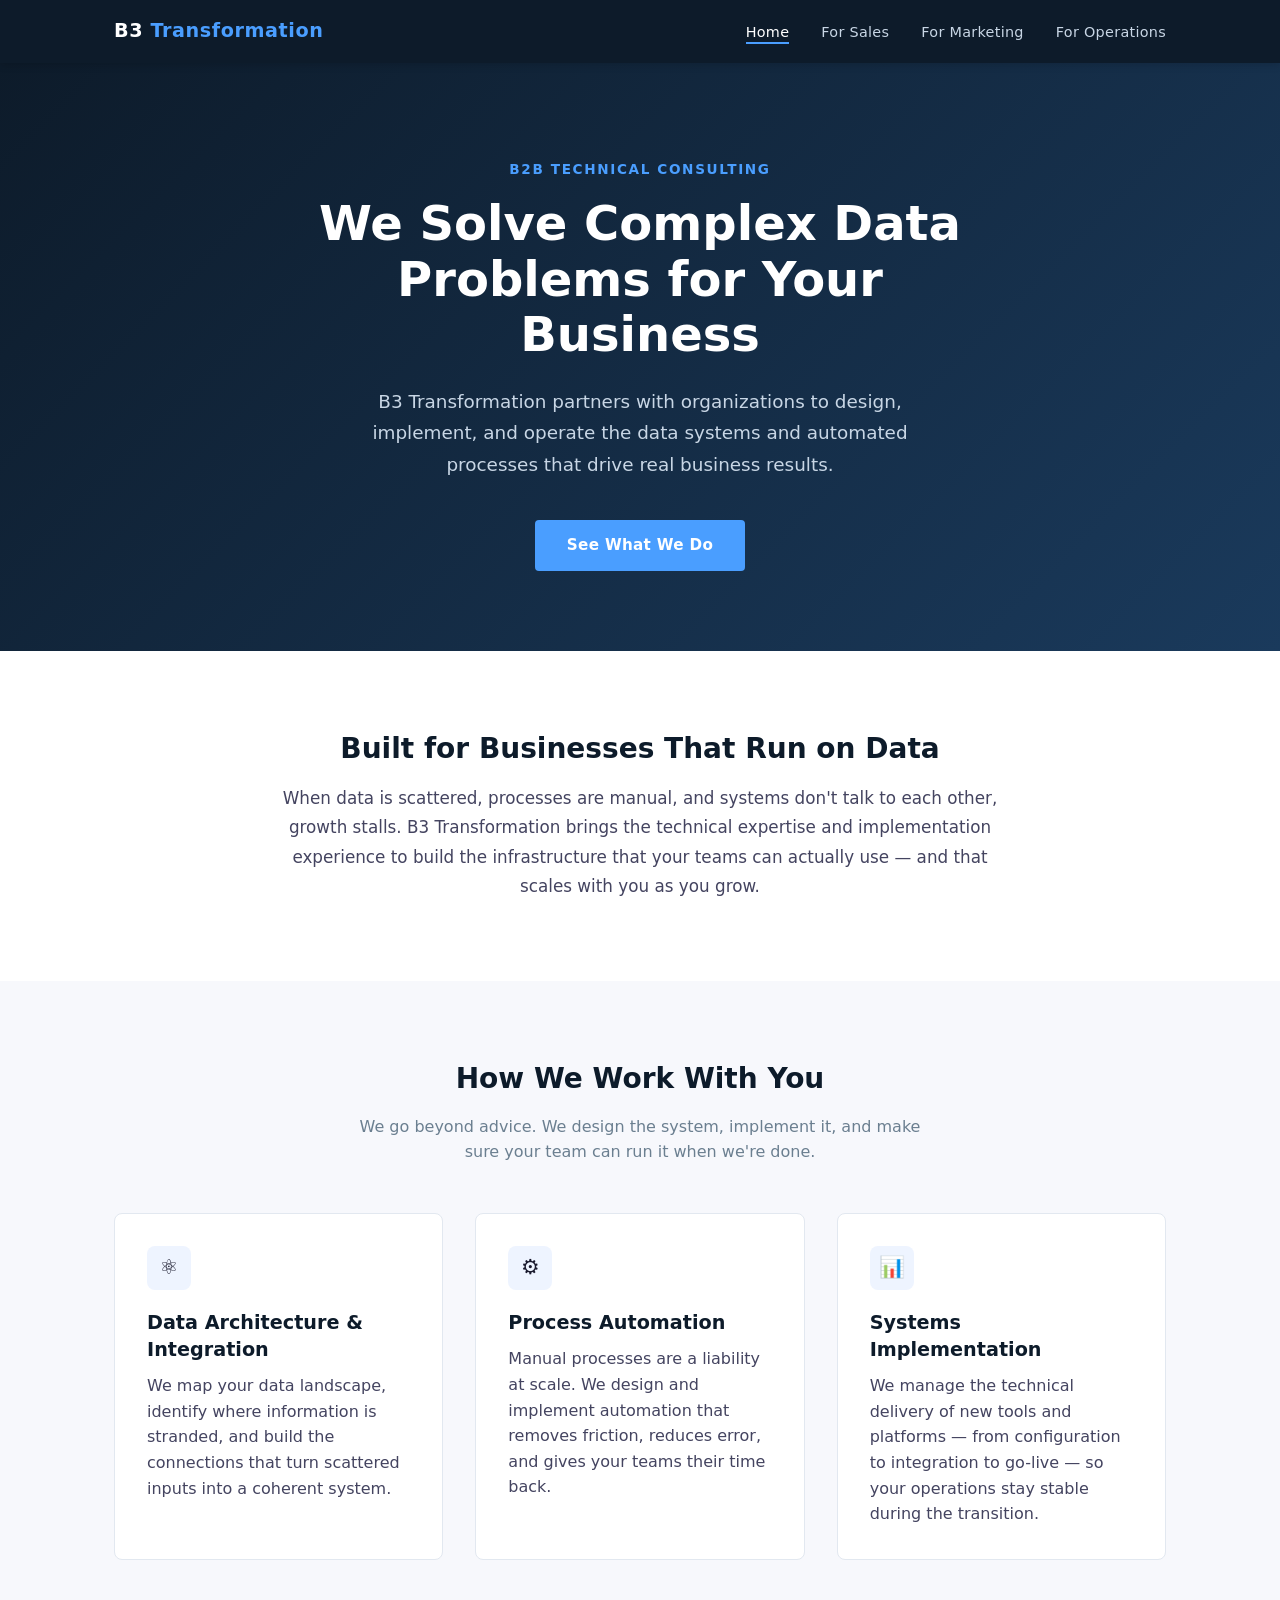
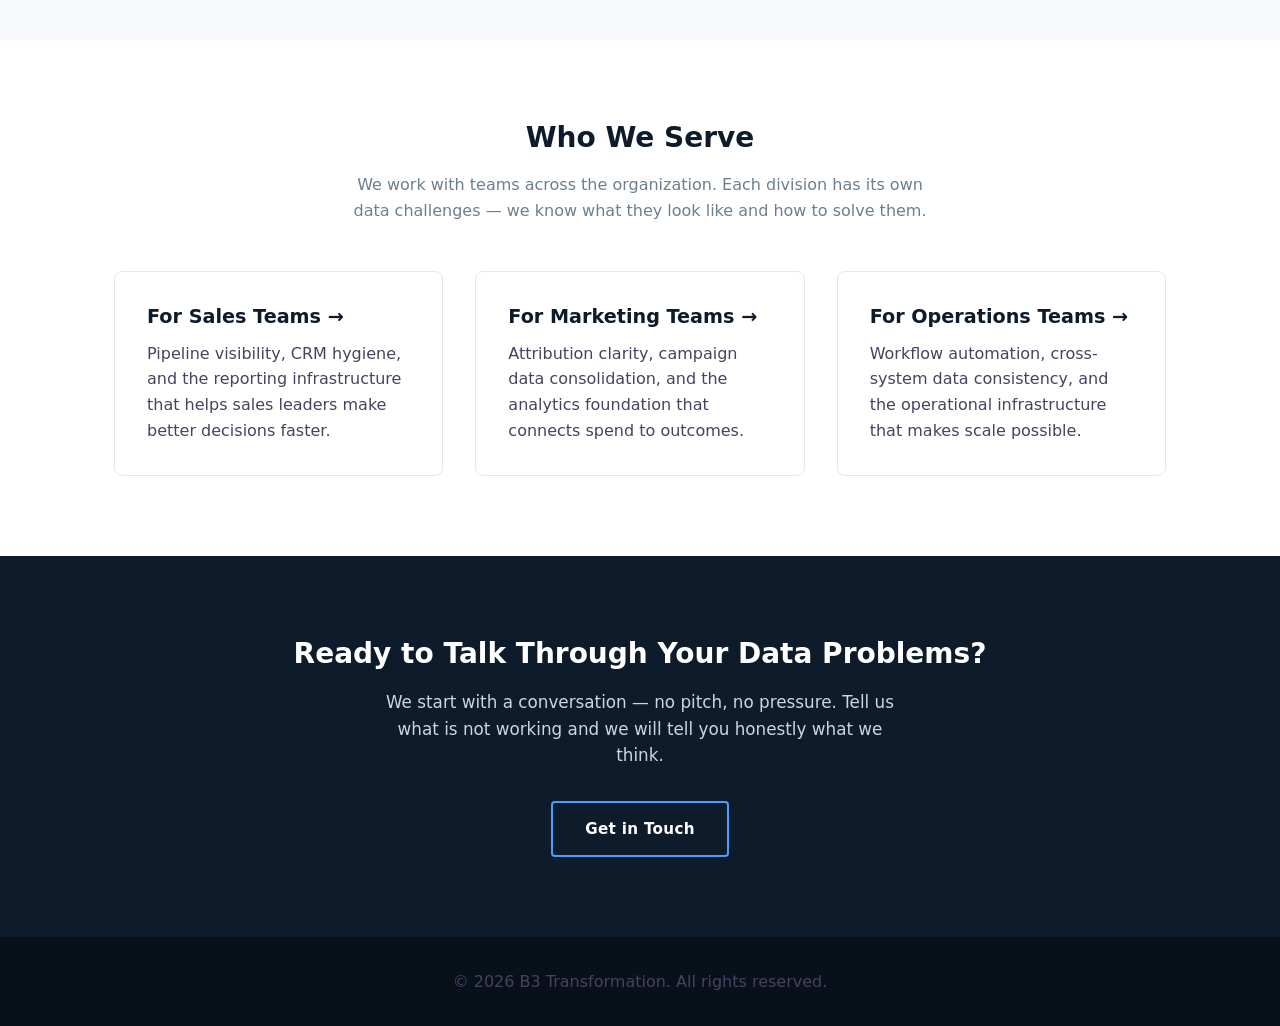
==== index.html @ c44d4311 "Add home page (index.html)" ====
<!DOCTYPE html>
<html lang="en">
<head>
  <meta charset="UTF-8" />
  <meta name="viewport" content="width=device-width, initial-scale=1.0" />
  <title>B3 Transformation — Data Systems & Technical Consulting</title>
  <link rel="stylesheet" href="css/style.css" />
</head>
<body>

  <!-- Navigation -->
  <nav class="nav" role="navigation" aria-label="Main navigation">
    <div class="nav__inner">
      <a href="index.html" class="nav__brand">B3 <span>Transformation</span></a>
      <ul class="nav__links">
        <li><a href="index.html" class="active">Home</a></li>
        <li><a href="for-sales.html">For Sales</a></li>
        <li><a href="for-marketing.html">For Marketing</a></li>
        <li><a href="for-operations.html">For Operations</a></li>
      </ul>
    </div>
  </nav>

  <!-- Hero -->
  <section class="hero">
    <div class="container">
      <p class="hero__eyebrow">B2B Technical Consulting</p>
      <h1 class="hero__headline">We Solve Complex Data Problems for Your Business</h1>
      <p class="hero__sub">
        B3 Transformation partners with organizations to design, implement, and operate
        the data systems and automated processes that drive real business results.
      </p>
      <a href="#what-we-do" class="btn btn--primary">See What We Do</a>
    </div>
  </section>

  <!-- Intro -->
  <section class="section" id="what-we-do">
    <div class="container">
      <div class="intro">
        <h2>Built for Businesses That Run on Data</h2>
        <p>
          When data is scattered, processes are manual, and systems don't talk to each other,
          growth stalls. B3 Transformation brings the technical expertise and implementation
          experience to build the infrastructure that your teams can actually use — and
          that scales with you as you grow.
        </p>
      </div>
    </div>
  </section>

  <!-- What We Do — Cards -->
  <section class="section section--alt">
    <div class="container">
      <h2 class="section-heading">How We Work With You</h2>
      <p class="section-subhead">
        We go beyond advice. We design the system, implement it, and make sure your team
        can run it when we're done.
      </p>

      <div class="cards">
        <div class="card">
          <div class="card__icon">&#9883;</div>
          <h3>Data Architecture &amp; Integration</h3>
          <p>
            We map your data landscape, identify where information is stranded, and build
            the connections that turn scattered inputs into a coherent system.
          </p>
        </div>

        <div class="card">
          <div class="card__icon">&#9881;</div>
          <h3>Process Automation</h3>
          <p>
            Manual processes are a liability at scale. We design and implement automation
            that removes friction, reduces error, and gives your teams their time back.
          </p>
        </div>

        <div class="card">
          <div class="card__icon">&#128202;</div>
          <h3>Systems Implementation</h3>
          <p>
            We manage the technical delivery of new tools and platforms — from configuration
            to integration to go-live — so your operations stay stable during the transition.
          </p>
        </div>
      </div>
    </div>
  </section>

  <!-- Who We Serve -->
  <section class="section">
    <div class="container">
      <h2 class="section-heading">Who We Serve</h2>
      <p class="section-subhead">
        We work with teams across the organization. Each division has its own data challenges —
        we know what they look like and how to solve them.
      </p>

      <div class="cards">
        <div class="card">
          <h3><a href="for-sales.html">For Sales Teams &rarr;</a></h3>
          <p>
            Pipeline visibility, CRM hygiene, and the reporting infrastructure that helps
            sales leaders make better decisions faster.
          </p>
        </div>

        <div class="card">
          <h3><a href="for-marketing.html">For Marketing Teams &rarr;</a></h3>
          <p>
            Attribution clarity, campaign data consolidation, and the analytics foundation
            that connects spend to outcomes.
          </p>
        </div>

        <div class="card">
          <h3><a href="for-operations.html">For Operations Teams &rarr;</a></h3>
          <p>
            Workflow automation, cross-system data consistency, and the operational
            infrastructure that makes scale possible.
          </p>
        </div>
      </div>
    </div>
  </section>

  <!-- CTA -->
  <section class="section cta">
    <div class="container">
      <h2>Ready to Talk Through Your Data Problems?</h2>
      <p>
        We start with a conversation — no pitch, no pressure. Tell us what is not working
        and we will tell you honestly what we think.
      </p>
      <a href="mailto:hello@b3transformation.com" class="btn btn--outline">Get in Touch</a>
    </div>
  </section>

  <!-- Footer -->
  <footer class="footer">
    <p>&copy; 2026 B3 Transformation. All rights reserved.</p>
  </footer>

</body>
</html>
---- css/style.css ----
/* ============================================================
   B3 Transformation — Base Stylesheet
   Clean, professional, mobile-responsive
   ============================================================ */

/* --- Reset & Base ----------------------------------------- */
*, *::before, *::after {
  box-sizing: border-box;
  margin: 0;
  padding: 0;
}

html {
  font-size: 16px;
  scroll-behavior: smooth;
}

body {
  font-family: 'Segoe UI', system-ui, -apple-system, sans-serif;
  color: #1a1a2e;
  background: #ffffff;
  line-height: 1.6;
}

img {
  max-width: 100%;
  display: block;
}

a {
  color: inherit;
  text-decoration: none;
}

/* --- Typography ------------------------------------------- */
h1 { font-size: 2.5rem; font-weight: 700; line-height: 1.2; }
h2 { font-size: 1.75rem; font-weight: 600; line-height: 1.3; }
h3 { font-size: 1.2rem;  font-weight: 600; line-height: 1.4; }
p  { font-size: 1rem;    color: #444460; }

/* --- Layout Utilities ------------------------------------- */
.container {
  max-width: 1100px;
  margin: 0 auto;
  padding: 0 1.5rem;
}

.section {
  padding: 5rem 0;
}

.section--alt {
  background: #f7f8fc;
}

/* --- Navigation ------------------------------------------- */
.nav {
  background: #0d1b2a;
  position: sticky;
  top: 0;
  z-index: 100;
  box-shadow: 0 2px 8px rgba(0,0,0,0.15);
}

.nav__inner {
  display: flex;
  align-items: center;
  justify-content: space-between;
  padding: 1rem 1.5rem;
  max-width: 1100px;
  margin: 0 auto;
}

.nav__brand {
  font-size: 1.2rem;
  font-weight: 700;
  color: #ffffff;
  letter-spacing: 0.03em;
}

.nav__brand span {
  color: #4a9eff;
}

.nav__links {
  display: flex;
  gap: 2rem;
  list-style: none;
}

.nav__links a {
  color: #c8d6e5;
  font-size: 0.9rem;
  font-weight: 500;
  letter-spacing: 0.02em;
  transition: color 0.2s;
  padding-bottom: 2px;
  border-bottom: 2px solid transparent;
}

.nav__links a:hover {
  color: #ffffff;
}

.nav__links a.active {
  color: #ffffff;
  border-bottom-color: #4a9eff;
}

/* --- Hero ------------------------------------------------- */
.hero {
  background: linear-gradient(135deg, #0d1b2a 0%, #1a3a5c 100%);
  color: #ffffff;
  padding: 6rem 0 5rem;
  text-align: center;
}

.hero__eyebrow {
  font-size: 0.85rem;
  font-weight: 600;
  letter-spacing: 0.12em;
  text-transform: uppercase;
  color: #4a9eff;
  margin-bottom: 1rem;
}

.hero__headline {
  font-size: 3rem;
  font-weight: 700;
  line-height: 1.15;
  max-width: 720px;
  margin: 0 auto 1.5rem;
}

.hero__sub {
  font-size: 1.15rem;
  color: #c8d6e5;
  max-width: 560px;
  margin: 0 auto 2.5rem;
  line-height: 1.7;
}

/* Sub-page hero (smaller) */
.hero--sub {
  padding: 4rem 0 3.5rem;
}

.hero--sub .hero__headline {
  font-size: 2.25rem;
}

/* --- Buttons ---------------------------------------------- */
.btn {
  display: inline-block;
  padding: 0.85rem 2rem;
  border-radius: 4px;
  font-size: 0.95rem;
  font-weight: 600;
  letter-spacing: 0.02em;
  cursor: pointer;
  transition: background 0.2s, transform 0.1s;
}

.btn:active {
  transform: translateY(1px);
}

.btn--primary {
  background: #4a9eff;
  color: #ffffff;
}

.btn--primary:hover {
  background: #2e88ef;
}

.btn--outline {
  background: transparent;
  color: #ffffff;
  border: 2px solid #4a9eff;
}

.btn--outline:hover {
  background: #4a9eff;
}

/* --- Intro Section ---------------------------------------- */
.intro {
  text-align: center;
  max-width: 720px;
  margin: 0 auto;
}

.intro h2 {
  margin-bottom: 1rem;
  color: #0d1b2a;
}

.intro p {
  font-size: 1.05rem;
  line-height: 1.75;
}

/* --- Cards Grid ------------------------------------------- */
.cards {
  display: grid;
  grid-template-columns: repeat(auto-fit, minmax(280px, 1fr));
  gap: 2rem;
  margin-top: 3rem;
}

.card {
  background: #ffffff;
  border: 1px solid #e2e8f0;
  border-radius: 8px;
  padding: 2rem;
  transition: box-shadow 0.2s;
}

.card:hover {
  box-shadow: 0 4px 20px rgba(0,0,0,0.08);
}

.card__icon {
  width: 44px;
  height: 44px;
  background: #eef4ff;
  border-radius: 8px;
  display: flex;
  align-items: center;
  justify-content: center;
  margin-bottom: 1.25rem;
  font-size: 1.3rem;
}

.card h3 {
  margin-bottom: 0.6rem;
  color: #0d1b2a;
}

/* --- CTA Section ------------------------------------------ */
.cta {
  text-align: center;
  background: #0d1b2a;
  color: #ffffff;
}

.cta h2 {
  margin-bottom: 1rem;
  color: #ffffff;
}

.cta p {
  color: #c8d6e5;
  max-width: 520px;
  margin: 0 auto 2rem;
  font-size: 1.05rem;
}

/* --- Footer ----------------------------------------------- */
.footer {
  background: #08111a;
  color: #6b7f90;
  text-align: center;
  padding: 2rem 1.5rem;
  font-size: 0.875rem;
}

.footer a {
  color: #4a9eff;
}

.footer a:hover {
  text-decoration: underline;
}

/* --- Section Heading helper ------------------------------- */
.section-heading {
  text-align: center;
  margin-bottom: 1rem;
  color: #0d1b2a;
}

.section-subhead {
  text-align: center;
  max-width: 580px;
  margin: 0 auto 3rem;
  color: #6b7f90;
  font-size: 1rem;
}

/* --- Audience badge (sub-pages) --------------------------- */
.audience-badge {
  display: inline-block;
  background: rgba(74,158,255,0.15);
  color: #4a9eff;
  font-size: 0.8rem;
  font-weight: 600;
  letter-spacing: 0.1em;
  text-transform: uppercase;
  padding: 0.3rem 0.8rem;
  border-radius: 20px;
  margin-bottom: 1rem;
}

/* --- Mobile ------------------------------------------------ */
@media (max-width: 768px) {
  h1                   { font-size: 2rem; }
  .hero__headline      { font-size: 2rem; }
  .hero--sub .hero__headline { font-size: 1.75rem; }
  h2                   { font-size: 1.5rem; }

  .nav__links {
    gap: 1.2rem;
  }

  .nav__links a {
    font-size: 0.82rem;
  }

  .section {
    padding: 3.5rem 0;
  }
}

@media (max-width: 540px) {
  .nav__inner {
    flex-direction: column;
    gap: 0.75rem;
    text-align: center;
  }

  .nav__links {
    flex-wrap: wrap;
    justify-content: center;
    gap: 0.75rem 1.2rem;
  }
}
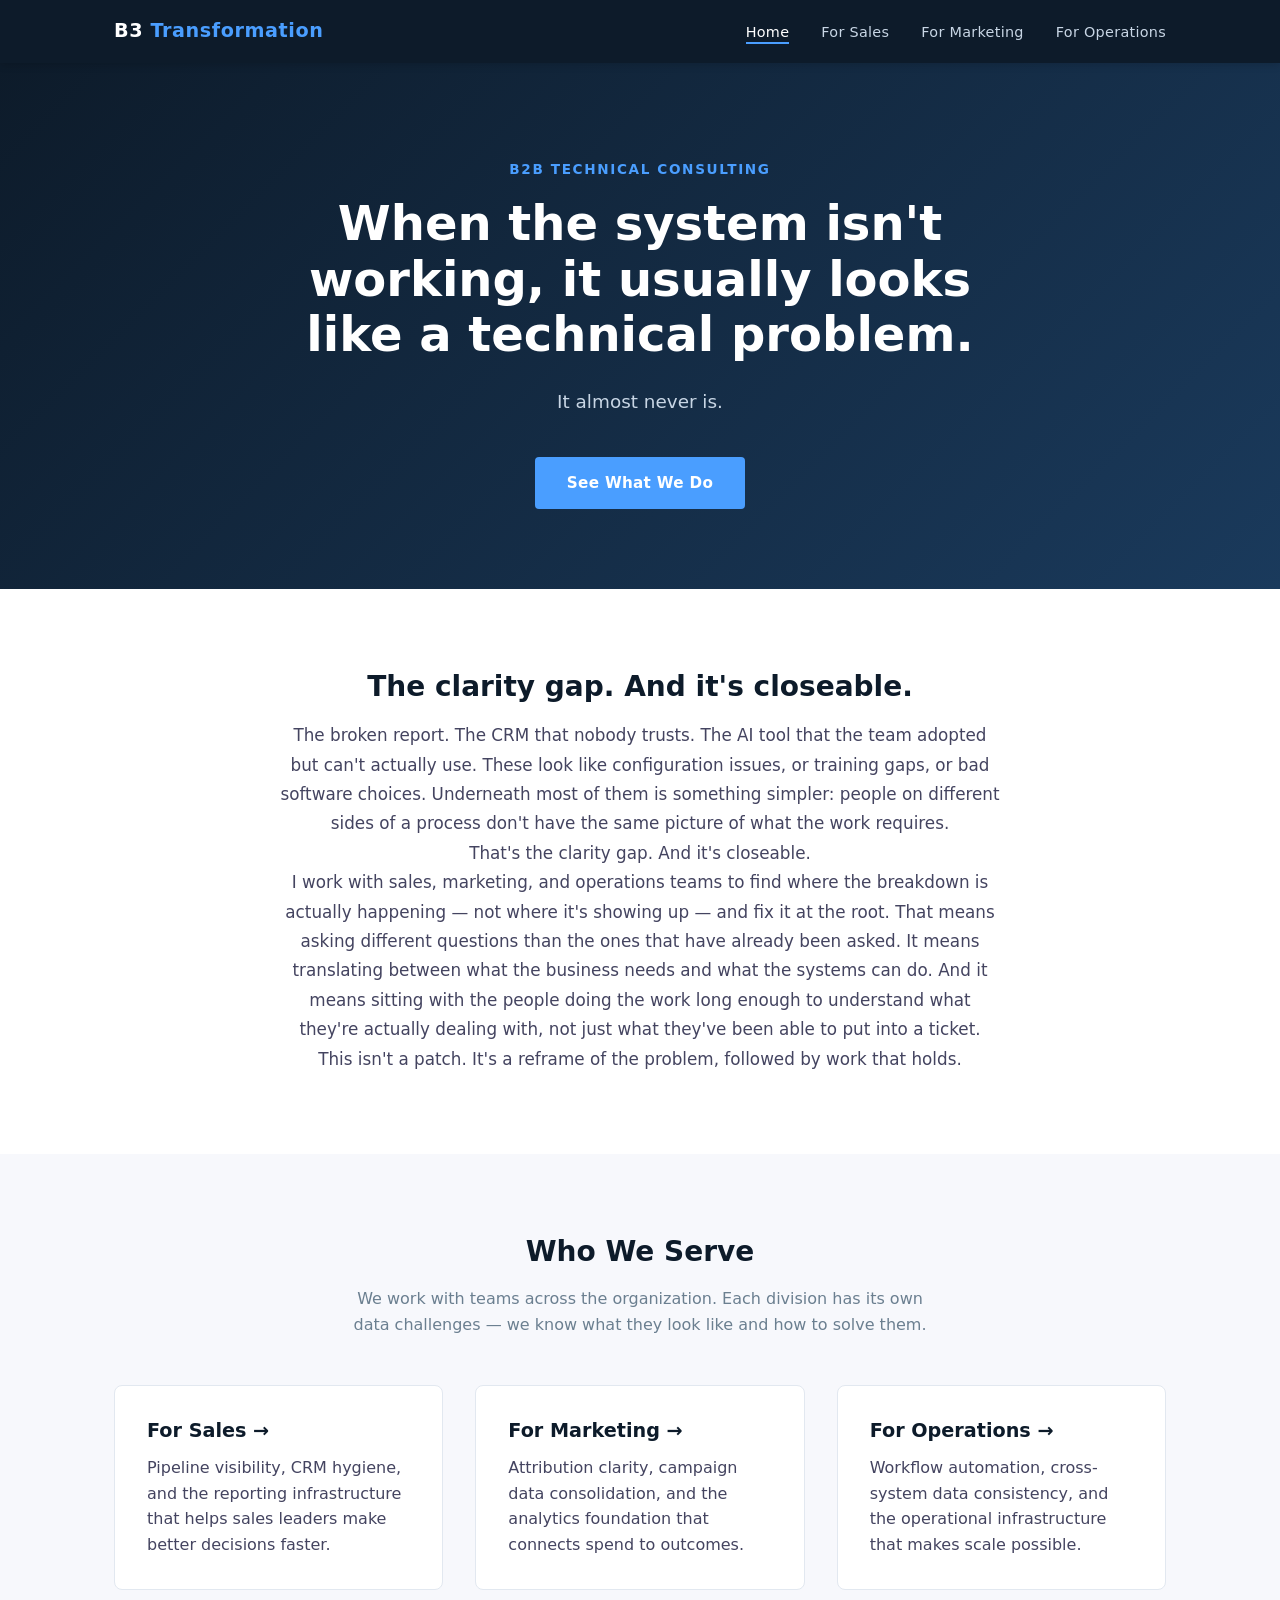
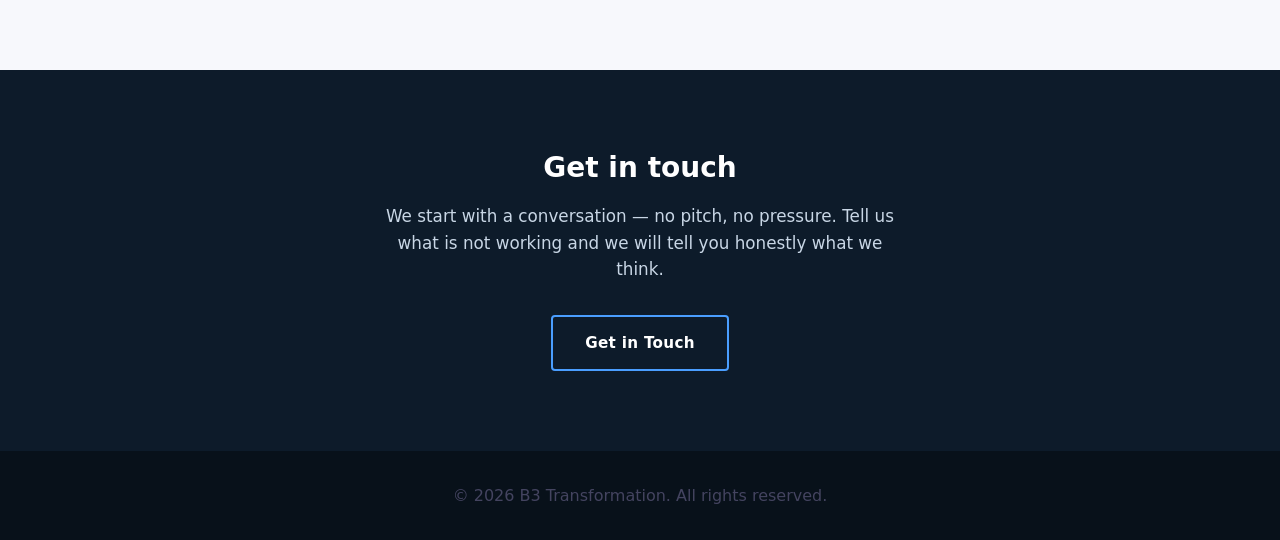
==== commit 9d0c866a: "Replace placeholder copy on home page with final copy" ====
--- a/index.html
+++ b/index.html
@@ -1,147 +1,112 @@
-<!DOCTYPE html>
-<html lang="en">
-<head>
-  <meta charset="UTF-8" />
-  <meta name="viewport" content="width=device-width, initial-scale=1.0" />
-  <title>B3 Transformation — Data Systems & Technical Consulting</title>
-  <link rel="stylesheet" href="css/style.css" />
-</head>
-<body>
-
-  <!-- Navigation -->
-  <nav class="nav" role="navigation" aria-label="Main navigation">
-    <div class="nav__inner">
-      <a href="index.html" class="nav__brand">B3 <span>Transformation</span></a>
-      <ul class="nav__links">
-        <li><a href="index.html" class="active">Home</a></li>
-        <li><a href="for-sales.html">For Sales</a></li>
-        <li><a href="for-marketing.html">For Marketing</a></li>
-        <li><a href="for-operations.html">For Operations</a></li>
-      </ul>
-    </div>
-  </nav>
-
-  <!-- Hero -->
-  <section class="hero">
-    <div class="container">
-      <p class="hero__eyebrow">B2B Technical Consulting</p>
-      <h1 class="hero__headline">We Solve Complex Data Problems for Your Business</h1>
-      <p class="hero__sub">
-        B3 Transformation partners with organizations to design, implement, and operate
-        the data systems and automated processes that drive real business results.
-      </p>
-      <a href="#what-we-do" class="btn btn--primary">See What We Do</a>
-    </div>
-  </section>
-
-  <!-- Intro -->
-  <section class="section" id="what-we-do">
-    <div class="container">
-      <div class="intro">
-        <h2>Built for Businesses That Run on Data</h2>
-        <p>
-          When data is scattered, processes are manual, and systems don't talk to each other,
-          growth stalls. B3 Transformation brings the technical expertise and implementation
-          experience to build the infrastructure that your teams can actually use — and
-          that scales with you as you grow.
-        </p>
-      </div>
-    </div>
-  </section>
-
-  <!-- What We Do — Cards -->
-  <section class="section section--alt">
-    <div class="container">
-      <h2 class="section-heading">How We Work With You</h2>
-      <p class="section-subhead">
-        We go beyond advice. We design the system, implement it, and make sure your team
-        can run it when we're done.
-      </p>
-
-      <div class="cards">
-        <div class="card">
-          <div class="card__icon">&#9883;</div>
-          <h3>Data Architecture &amp; Integration</h3>
-          <p>
-            We map your data landscape, identify where information is stranded, and build
-            the connections that turn scattered inputs into a coherent system.
-          </p>
-        </div>
-
-        <div class="card">
-          <div class="card__icon">&#9881;</div>
-          <h3>Process Automation</h3>
-          <p>
-            Manual processes are a liability at scale. We design and implement automation
-            that removes friction, reduces error, and gives your teams their time back.
-          </p>
-        </div>
-
-        <div class="card">
-          <div class="card__icon">&#128202;</div>
-          <h3>Systems Implementation</h3>
-          <p>
-            We manage the technical delivery of new tools and platforms — from configuration
-            to integration to go-live — so your operations stay stable during the transition.
-          </p>
-        </div>
-      </div>
-    </div>
-  </section>
-
-  <!-- Who We Serve -->
-  <section class="section">
-    <div class="container">
-      <h2 class="section-heading">Who We Serve</h2>
-      <p class="section-subhead">
-        We work with teams across the organization. Each division has its own data challenges —
-        we know what they look like and how to solve them.
-      </p>
-
-      <div class="cards">
-        <div class="card">
-          <h3><a href="for-sales.html">For Sales Teams &rarr;</a></h3>
-          <p>
-            Pipeline visibility, CRM hygiene, and the reporting infrastructure that helps
-            sales leaders make better decisions faster.
-          </p>
-        </div>
-
-        <div class="card">
-          <h3><a href="for-marketing.html">For Marketing Teams &rarr;</a></h3>
-          <p>
-            Attribution clarity, campaign data consolidation, and the analytics foundation
-            that connects spend to outcomes.
-          </p>
-        </div>
-
-        <div class="card">
-          <h3><a href="for-operations.html">For Operations Teams &rarr;</a></h3>
-          <p>
-            Workflow automation, cross-system data consistency, and the operational
-            infrastructure that makes scale possible.
-          </p>
-        </div>
-      </div>
-    </div>
-  </section>
-
-  <!-- CTA -->
-  <section class="section cta">
-    <div class="container">
-      <h2>Ready to Talk Through Your Data Problems?</h2>
-      <p>
-        We start with a conversation — no pitch, no pressure. Tell us what is not working
-        and we will tell you honestly what we think.
-      </p>
-      <a href="mailto:hello@b3transformation.com" class="btn btn--outline">Get in Touch</a>
-    </div>
-  </section>
-
-  <!-- Footer -->
-  <footer class="footer">
-    <p>&copy; 2026 B3 Transformation. All rights reserved.</p>
-  </footer>
-
-</body>
-</html>
+<!DOCTYPE html>
+<html lang="en">
+<head>
+  <meta charset="UTF-8" />
+  <meta name="viewport" content="width=device-width, initial-scale=1.0" />
+  <title>B3 Transformation — Data Systems &amp; Technical Consulting</title>
+  <link rel="stylesheet" href="css/style.css" />
+</head>
+<body>
+
+  <!-- Navigation -->
+  <nav class="nav" role="navigation" aria-label="Main navigation">
+    <div class="nav__inner">
+      <a href="index.html" class="nav__brand">B3 <span>Transformation</span></a>
+      <ul class="nav__links">
+        <li><a href="index.html" class="active">Home</a></li>
+        <li><a href="for-sales.html">For Sales</a></li>
+        <li><a href="for-marketing.html">For Marketing</a></li>
+        <li><a href="for-operations.html">For Operations</a></li>
+      </ul>
+    </div>
+  </nav>
+
+  <!-- Hero -->
+  <section class="hero">
+    <div class="container">
+      <p class="hero__eyebrow">B2B Technical Consulting</p>
+      <h1 class="hero__headline">When the system isn't working, it usually looks like a technical problem.</h1>
+      <p class="hero__sub">
+        It almost never is.
+      </p>
+      <a href="#what-we-do" class="btn btn--primary">See What We Do</a>
+    </div>
+  </section>
+
+  <!-- Intro -->
+  <section class="section" id="what-we-do">
+    <div class="container">
+      <div class="intro">
+        <h2>The clarity gap. And it's closeable.</h2>
+        <p>
+          The broken report. The CRM that nobody trusts. The AI tool that the team adopted but can't actually use. These look like configuration issues, or training gaps, or bad software choices. Underneath most of them is something simpler: people on different sides of a process don't have the same picture of what the work requires.
+        </p>
+        <p>
+          That's the clarity gap. And it's closeable.
+        </p>
+        <p>
+          I work with sales, marketing, and operations teams to find where the breakdown is actually happening — not where it's showing up — and fix it at the root. That means asking different questions than the ones that have already been asked. It means translating between what the business needs and what the systems can do. And it means sitting with the people doing the work long enough to understand what they're actually dealing with, not just what they've been able to put into a ticket.
+        </p>
+        <p>
+          This isn't a patch. It's a reframe of the problem, followed by work that holds.
+        </p>
+      </div>
+    </div>
+  </section>
+
+  <!-- Who We Serve -->
+  <section class="section section--alt">
+    <div class="container">
+      <h2 class="section-heading">Who We Serve</h2>
+      <p class="section-subhead">
+        We work with teams across the organization. Each division has its own data challenges —
+        we know what they look like and how to solve them.
+      </p>
+
+      <div class="cards">
+        <div class="card">
+          <h3><a href="for-sales.html">For Sales &rarr;</a></h3>
+          <p>
+            Pipeline visibility, CRM hygiene, and the reporting infrastructure that helps
+            sales leaders make better decisions faster.
+          </p>
+        </div>
+
+        <div class="card">
+          <h3><a href="for-marketing.html">For Marketing &rarr;</a></h3>
+          <p>
+            Attribution clarity, campaign data consolidation, and the analytics foundation
+            that connects spend to outcomes.
+          </p>
+        </div>
+
+        <div class="card">
+          <h3><a href="for-operations.html">For Operations &rarr;</a></h3>
+          <p>
+            Workflow automation, cross-system data consistency, and the operational
+            infrastructure that makes scale possible.
+          </p>
+        </div>
+      </div>
+    </div>
+  </section>
+
+  <!-- CTA -->
+  <section class="section cta">
+    <div class="container">
+      <h2>Get in touch</h2>
+      <p>
+        We start with a conversation — no pitch, no pressure. Tell us what is not working
+        and we will tell you honestly what we think.
+      </p>
+      <a href="mailto:hello@b3transformation.com" class="btn btn--outline">Get in Touch</a>
+    </div>
+  </section>
+
+  <!-- Footer -->
+  <footer class="footer">
+    <p>&copy; 2026 B3 Transformation. All rights reserved.</p>
+  </footer>
+
+</body>
+</html>
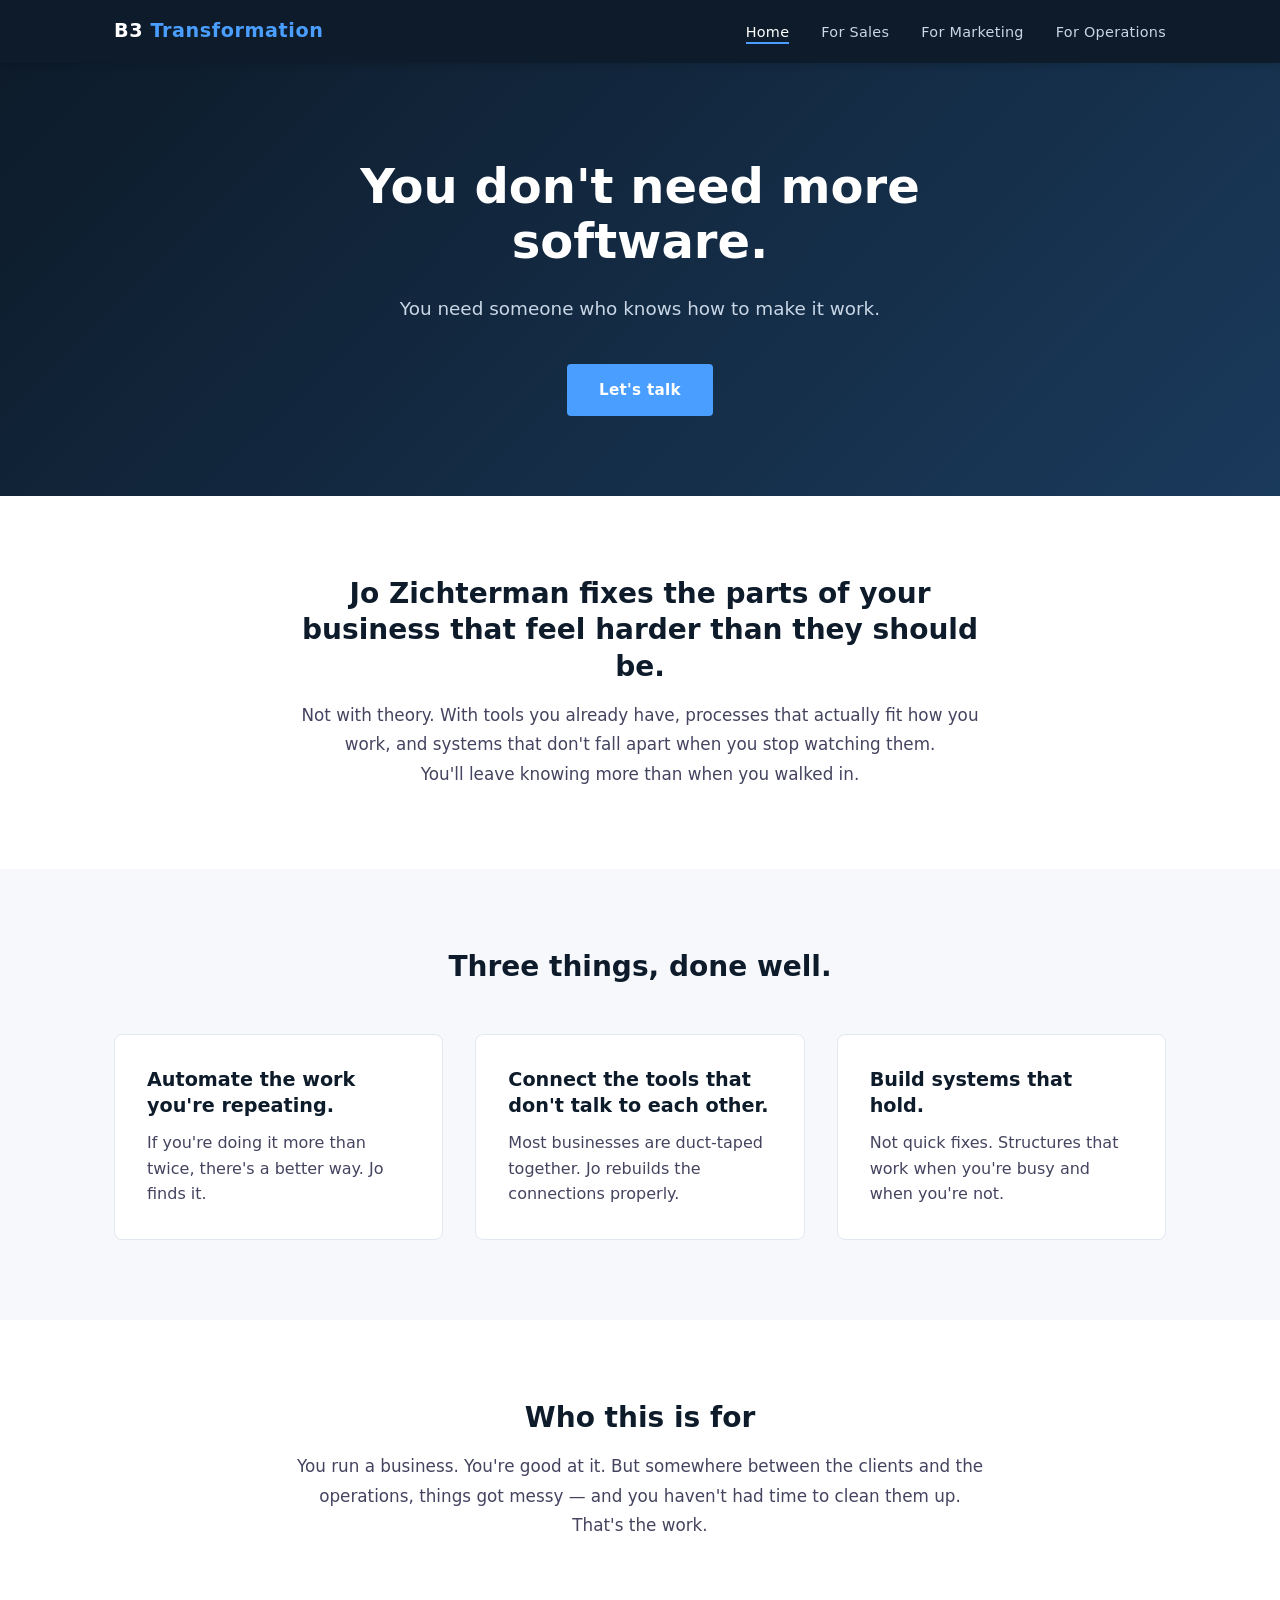
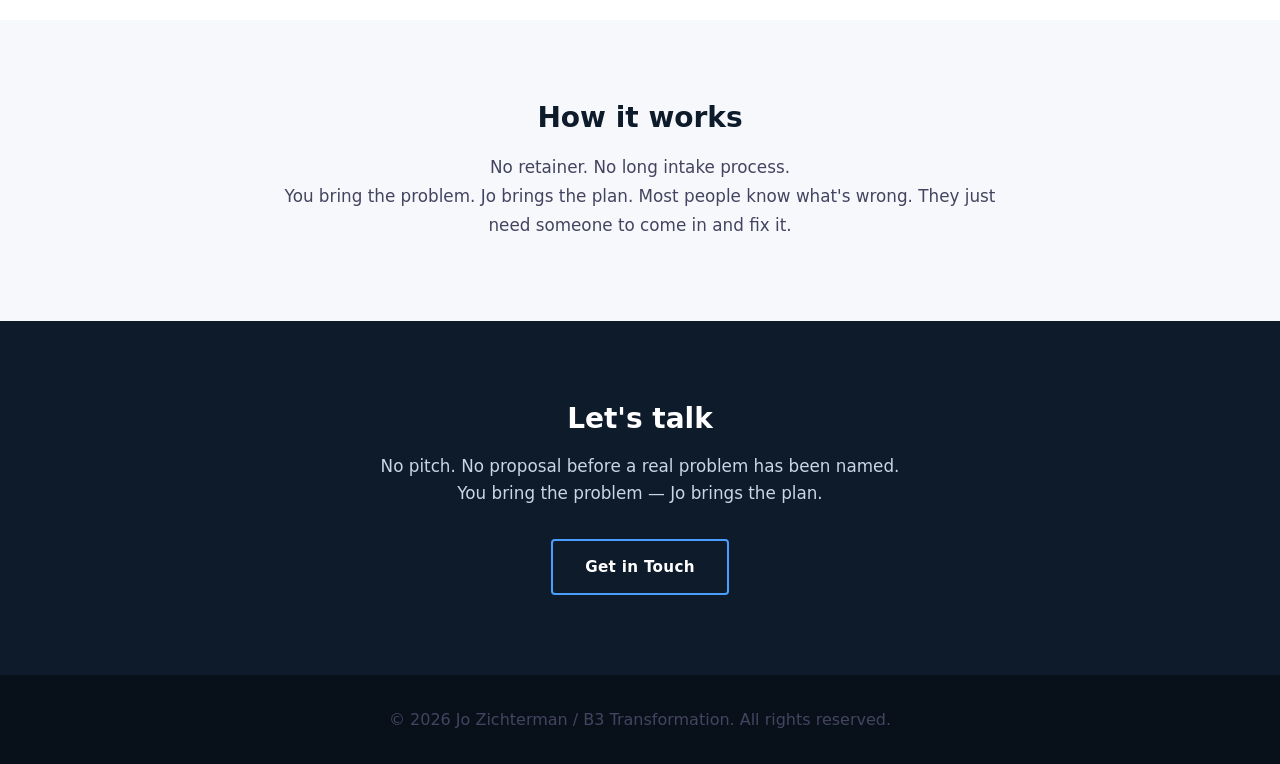
==== commit 4c5a5068: "Rewrite homepage copy — first-person voice, Mark/Messaging Division edits" ====
--- a/index.html
+++ b/index.html
@@ -3,7 +3,7 @@
 <head>
   <meta charset="UTF-8" />
   <meta name="viewport" content="width=device-width, initial-scale=1.0" />
-  <title>B3 Transformation — Data Systems &amp; Technical Consulting</title>
+  <title>B3 Transformation — Jo Zichterman</title>
   <link rel="stylesheet" href="css/style.css" />
 </head>
 <body>
@@ -24,80 +24,79 @@
   <!-- Hero -->
   <section class="hero">
     <div class="container">
-      <p class="hero__eyebrow">B2B Technical Consulting</p>
-      <h1 class="hero__headline">When the system isn't working, it usually looks like a technical problem.</h1>
-      <p class="hero__sub">
-        It almost never is.
-      </p>
-      <a href="#what-we-do" class="btn btn--primary">See What We Do</a>
+      <h1 class="hero__headline">You don't need more software.</h1>
+      <p class="hero__sub">You need someone who knows how to make it work.</p>
+      <a href="#contact" class="btn btn--primary">Let's talk</a>
     </div>
   </section>
 
-  <!-- Intro -->
-  <section class="section" id="what-we-do">
+  <!-- About -->
+  <section class="section" id="about">
     <div class="container">
       <div class="intro">
-        <h2>The clarity gap. And it's closeable.</h2>
+        <h2>Jo Zichterman fixes the parts of your business that feel harder than they should be.</h2>
         <p>
-          The broken report. The CRM that nobody trusts. The AI tool that the team adopted but can't actually use. These look like configuration issues, or training gaps, or bad software choices. Underneath most of them is something simpler: people on different sides of a process don't have the same picture of what the work requires.
+          Not with theory. With tools you already have, processes that actually fit how you work, and systems that don't fall apart when you stop watching them.
         </p>
-        <p>
-          That's the clarity gap. And it's closeable.
-        </p>
-        <p>
-          I work with sales, marketing, and operations teams to find where the breakdown is actually happening — not where it's showing up — and fix it at the root. That means asking different questions than the ones that have already been asked. It means translating between what the business needs and what the systems can do. And it means sitting with the people doing the work long enough to understand what they're actually dealing with, not just what they've been able to put into a ticket.
-        </p>
-        <p>
-          This isn't a patch. It's a reframe of the problem, followed by work that holds.
-        </p>
+        <p>You'll leave knowing more than when you walked in.</p>
       </div>
     </div>
   </section>
 
-  <!-- Who We Serve -->
-  <section class="section section--alt">
+  <!-- What Jo Does -->
+  <section class="section section--alt" id="what-jo-does">
     <div class="container">
-      <h2 class="section-heading">Who We Serve</h2>
-      <p class="section-subhead">
-        We work with teams across the organization. Each division has its own data challenges —
-        we know what they look like and how to solve them.
-      </p>
+      <h2 class="section-heading">Three things, done well.</h2>
 
       <div class="cards">
         <div class="card">
-          <h3><a href="for-sales.html">For Sales &rarr;</a></h3>
-          <p>
-            Pipeline visibility, CRM hygiene, and the reporting infrastructure that helps
-            sales leaders make better decisions faster.
-          </p>
+          <h3>Automate the work you're repeating.</h3>
+          <p>If you're doing it more than twice, there's a better way. Jo finds it.</p>
         </div>
 
         <div class="card">
-          <h3><a href="for-marketing.html">For Marketing &rarr;</a></h3>
-          <p>
-            Attribution clarity, campaign data consolidation, and the analytics foundation
-            that connects spend to outcomes.
-          </p>
+          <h3>Connect the tools that don't talk to each other.</h3>
+          <p>Most businesses are duct-taped together. Jo rebuilds the connections properly.</p>
         </div>
 
         <div class="card">
-          <h3><a href="for-operations.html">For Operations &rarr;</a></h3>
-          <p>
-            Workflow automation, cross-system data consistency, and the operational
-            infrastructure that makes scale possible.
-          </p>
+          <h3>Build systems that hold.</h3>
+          <p>Not quick fixes. Structures that work when you're busy and when you're not.</p>
         </div>
       </div>
     </div>
   </section>
 
+  <!-- Who This Is For -->
+  <section class="section" id="who-this-is-for">
+    <div class="container">
+      <div class="intro">
+        <h2>Who this is for</h2>
+        <p>
+          You run a business. You're good at it. But somewhere between the clients and the operations, things got messy — and you haven't had time to clean them up.
+        </p>
+        <p>That's the work.</p>
+      </div>
+    </div>
+  </section>
+
+  <!-- How It Works -->
+  <section class="section section--alt" id="how-it-works">
+    <div class="container">
+      <div class="intro">
+        <h2>How it works</h2>
+        <p>No retainer. No long intake process.</p>
+        <p>You bring the problem. Jo brings the plan. Most people know what's wrong. They just need someone to come in and fix it.</p>
+      </div>
+    </div>
+  </section>
+
   <!-- CTA -->
-  <section class="section cta">
+  <section class="section cta" id="contact">
     <div class="container">
-      <h2>Get in touch</h2>
+      <h2>Let's talk</h2>
       <p>
-        We start with a conversation — no pitch, no pressure. Tell us what is not working
-        and we will tell you honestly what we think.
+        No pitch. No proposal before a real problem has been named. You bring the problem — Jo brings the plan.
       </p>
       <a href="mailto:hello@b3transformation.com" class="btn btn--outline">Get in Touch</a>
     </div>
@@ -105,7 +104,7 @@
 
   <!-- Footer -->
   <footer class="footer">
-    <p>&copy; 2026 B3 Transformation. All rights reserved.</p>
+    <p>&copy; 2026 Jo Zichterman / B3 Transformation. All rights reserved.</p>
   </footer>
 
 </body>
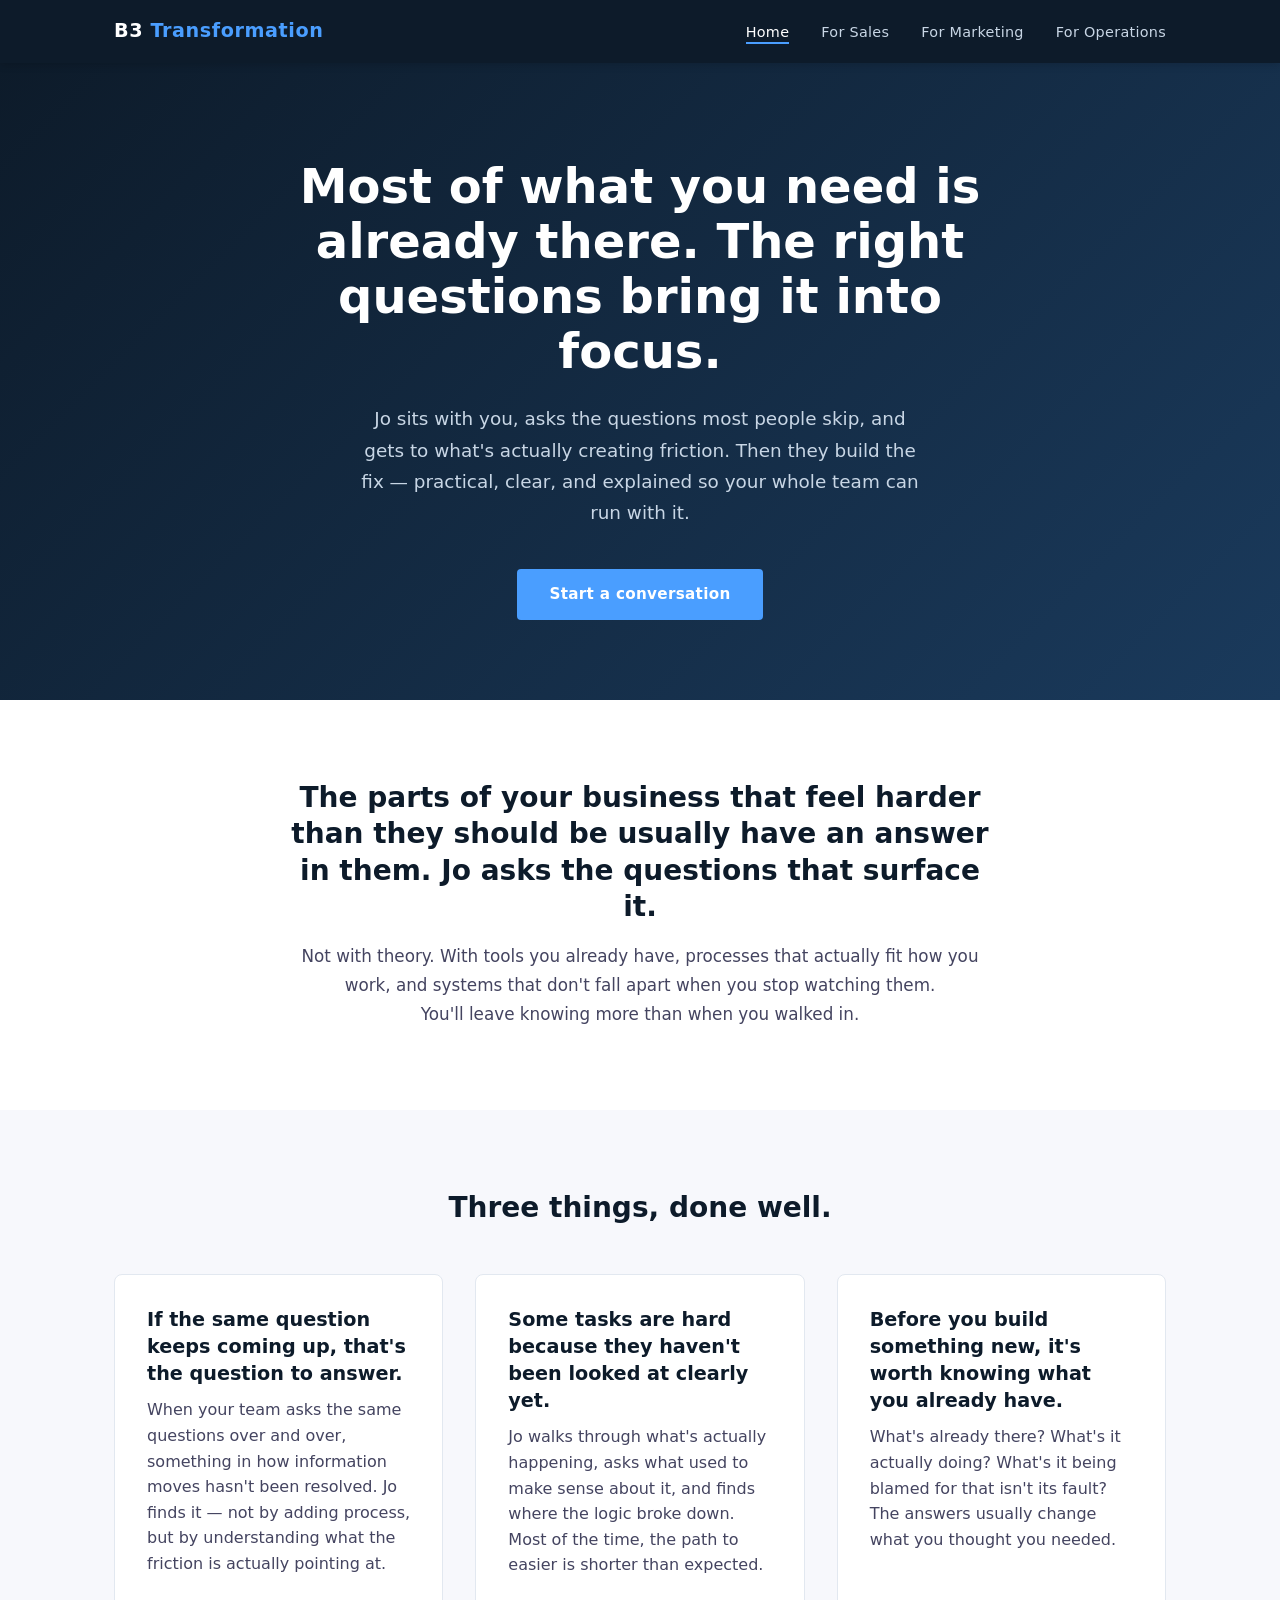
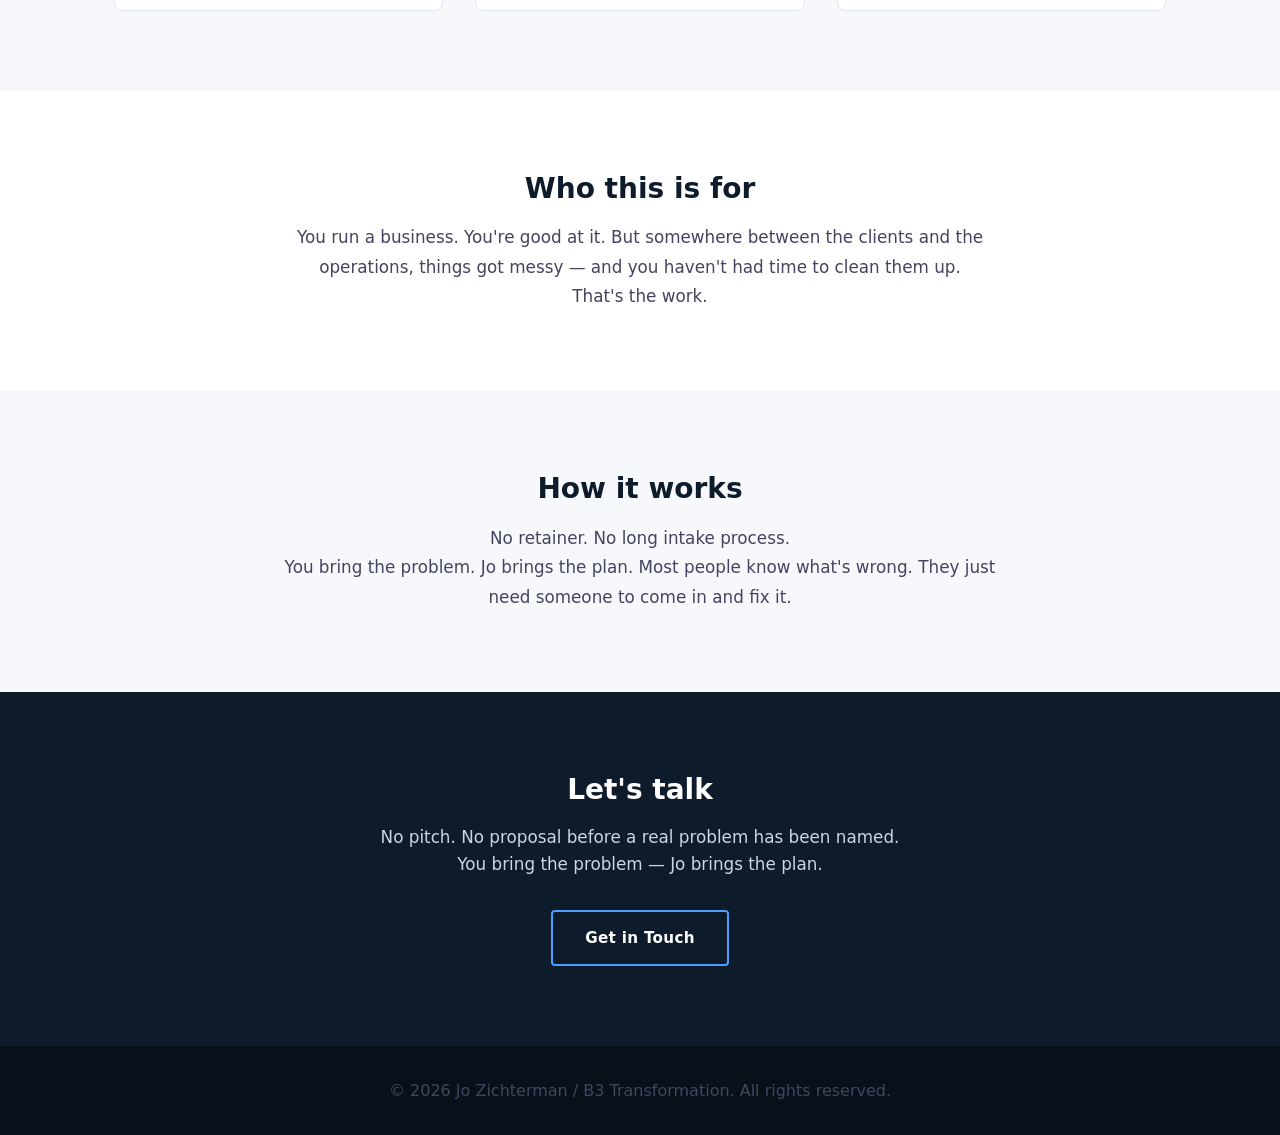
==== commit ad247152: "Update homepage copy with approved messaging Replaces hero headline, hero sub, CTA, value prop line," ====
--- a/index.html
+++ b/index.html
@@ -24,9 +24,9 @@
   <!-- Hero -->
   <section class="hero">
     <div class="container">
-      <h1 class="hero__headline">You don't need more software.</h1>
-      <p class="hero__sub">You need someone who knows how to make it work.</p>
-      <a href="#contact" class="btn btn--primary">Let's talk</a>
+      <h1 class="hero__headline">Most of what you need is already there. The right questions bring it into focus.</h1>
+      <p class="hero__sub">Jo sits with you, asks the questions most people skip, and gets to what's actually creating friction. Then they build the fix — practical, clear, and explained so your whole team can run with it.</p>
+      <a href="#contact" class="btn btn--primary">Start a conversation</a>
     </div>
   </section>
 
@@ -34,7 +34,7 @@
   <section class="section" id="about">
     <div class="container">
       <div class="intro">
-        <h2>Jo Zichterman fixes the parts of your business that feel harder than they should be.</h2>
+        <h2>The parts of your business that feel harder than they should be usually have an answer in them. Jo asks the questions that surface it.</h2>
         <p>
           Not with theory. With tools you already have, processes that actually fit how you work, and systems that don't fall apart when you stop watching them.
         </p>
@@ -50,18 +50,18 @@
 
       <div class="cards">
         <div class="card">
-          <h3>Automate the work you're repeating.</h3>
-          <p>If you're doing it more than twice, there's a better way. Jo finds it.</p>
+          <h3>If the same question keeps coming up, that's the question to answer.</h3>
+          <p>When your team asks the same questions over and over, something in how information moves hasn't been resolved. Jo finds it — not by adding process, but by understanding what the friction is actually pointing at.</p>
         </div>
 
         <div class="card">
-          <h3>Connect the tools that don't talk to each other.</h3>
-          <p>Most businesses are duct-taped together. Jo rebuilds the connections properly.</p>
+          <h3>Some tasks are hard because they haven't been looked at clearly yet.</h3>
+          <p>Jo walks through what's actually happening, asks what used to make sense about it, and finds where the logic broke down. Most of the time, the path to easier is shorter than expected.</p>
         </div>
 
         <div class="card">
-          <h3>Build systems that hold.</h3>
-          <p>Not quick fixes. Structures that work when you're busy and when you're not.</p>
+          <h3>Before you build something new, it's worth knowing what you already have.</h3>
+          <p>What's already there? What's it actually doing? What's it being blamed for that isn't its fault? The answers usually change what you thought you needed.</p>
         </div>
       </div>
     </div>
